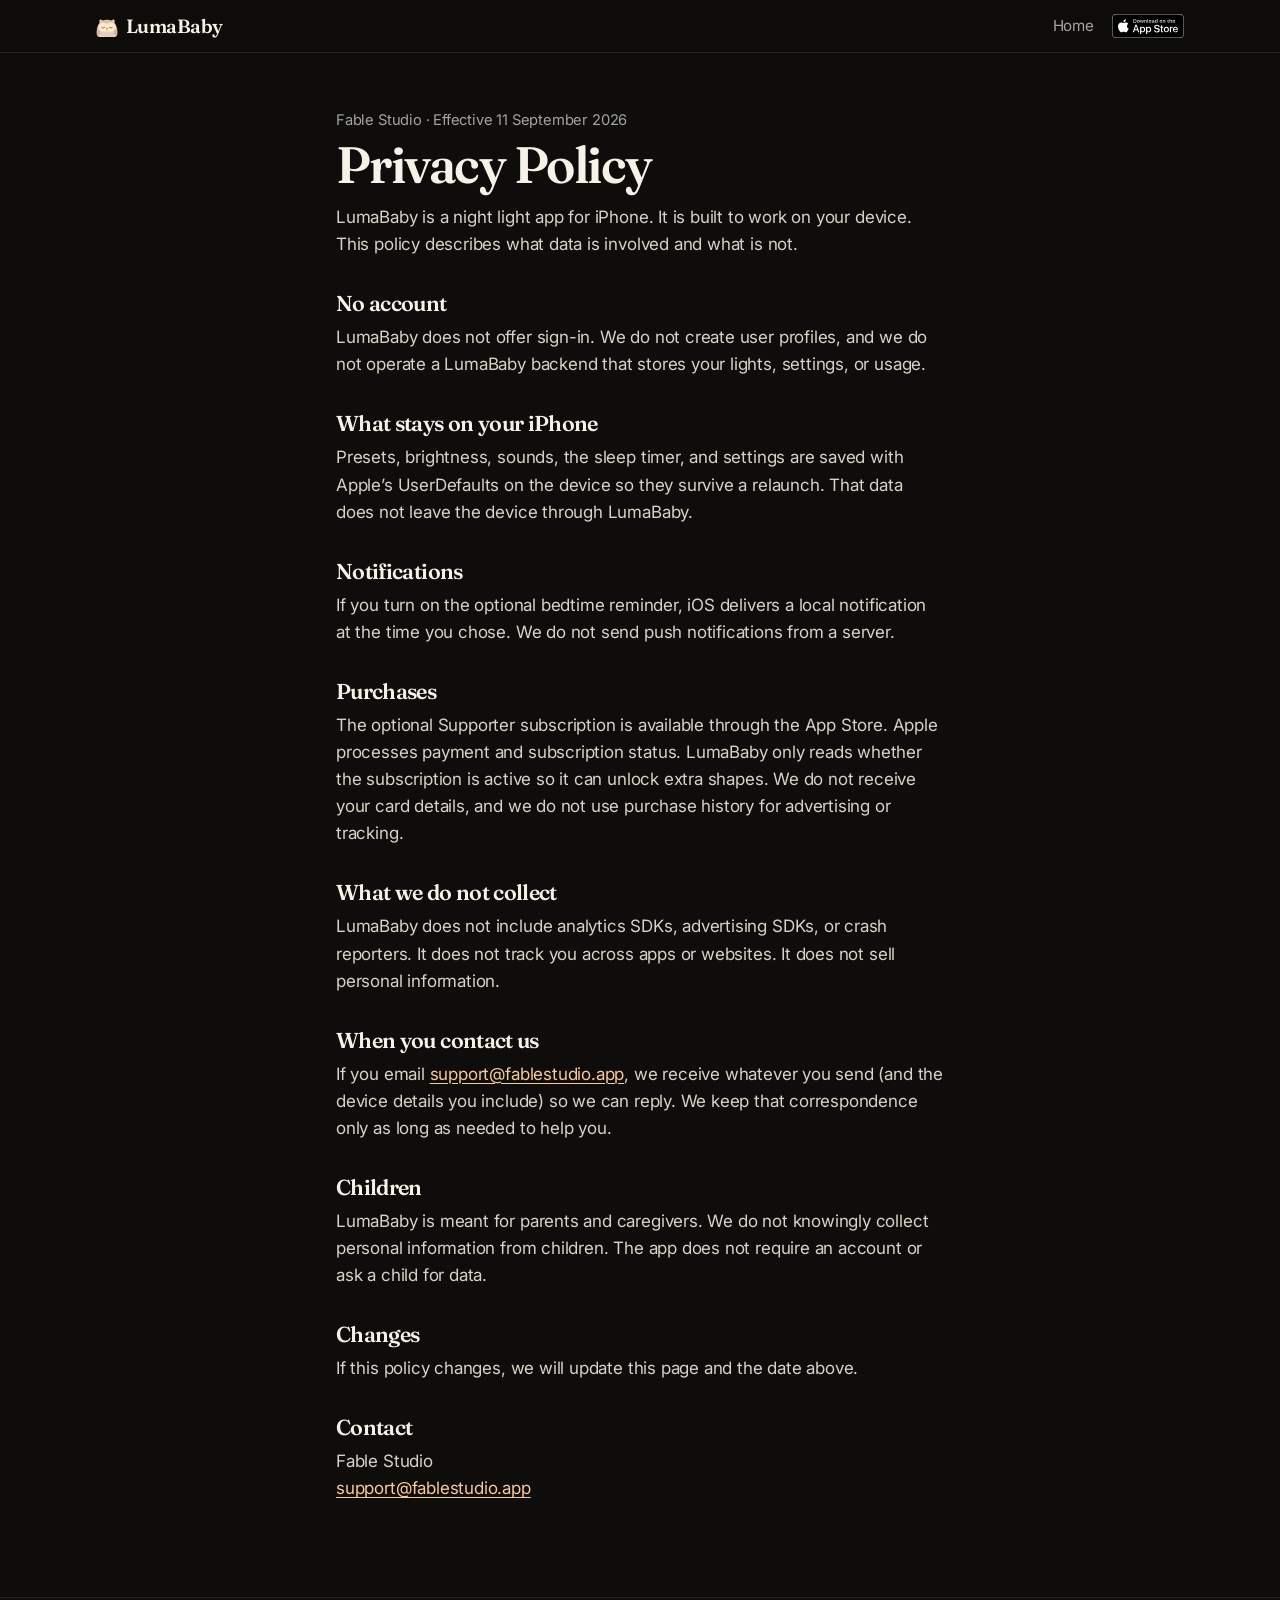
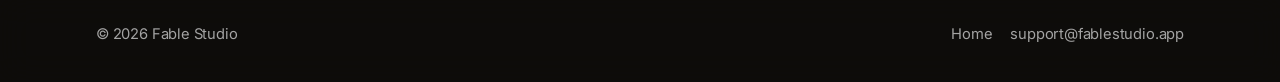
==== privacy/index.html @ 396ee6a3 "Redesign the landing hero and animal lights. Give bedtime a calmer first impression with floating fr" ====
<!DOCTYPE html>
<html lang="en">
<head>
  <meta charset="utf-8">
  <meta name="viewport" content="width=device-width, initial-scale=1">
  <title>Privacy Policy. LumaBaby</title>
  <meta name="description" content="LumaBaby privacy policy. No account, no analytics, no ads. Lights and settings stay on your iPhone.">
  <meta name="theme-color" content="#0E0D0B">
  <link rel="icon" type="image/png" href="../images/logo-owl.png">
  <link rel="apple-touch-icon" href="../images/logo-owl.png">
  <link rel="preconnect" href="https://fonts.googleapis.com">
  <link rel="preconnect" href="https://fonts.gstatic.com" crossorigin>
  <link href="https://fonts.googleapis.com/css2?family=Fraunces:opsz,wght@9..144,500;9..144,600;9..144,700&family=Inter:wght@400;500;600&display=swap" rel="stylesheet">
  <link rel="stylesheet" href="../css/styles.css?v=hero7">
</head>
<body>
  <a class="skip" href="#main">Skip to content</a>
  <header class="site-header">
    <div class="wrap nav">
      <a class="wordmark" href="../">
        <img class="logo" src="../images/logo-owl.png" width="1024" height="1024" alt="">
        <span class="wordmark-text">LumaBaby</span>
      </a>
      <nav class="nav-links" aria-label="Primary">
        <a href="../">Home</a>
        <a class="as-badge as-badge-nav" href="https://apps.apple.com/app/id6811007773" aria-label="Download on the App Store">
          <img src="../images/download-on-the-app-store.svg" width="120" height="40" alt="">
        </a>
      </nav>
    </div>
  </header>

  <main id="main" class="legal">
    <div class="wrap">
      <p class="meta">Fable Studio · Effective 11 September 2026</p>
      <h1>Privacy Policy</h1>
      <p>LumaBaby is a night light app for iPhone. It is built to work on your device. This policy describes what data is involved and what is not.</p>

      <h2>No account</h2>
      <p>LumaBaby does not offer sign-in. We do not create user profiles, and we do not operate a LumaBaby backend that stores your lights, settings, or usage.</p>

      <h2>What stays on your iPhone</h2>
      <p>Presets, brightness, sounds, the sleep timer, and settings are saved with Apple’s UserDefaults on the device so they survive a relaunch. That data does not leave the device through LumaBaby.</p>

      <h2>Notifications</h2>
      <p>If you turn on the optional bedtime reminder, iOS delivers a local notification at the time you chose. We do not send push notifications from a server.</p>

      <h2>Purchases</h2>
      <p>The optional Supporter subscription is available through the App Store. Apple processes payment and subscription status. LumaBaby only reads whether the subscription is active so it can unlock extra shapes. We do not receive your card details, and we do not use purchase history for advertising or tracking.</p>

      <h2>What we do not collect</h2>
      <p>LumaBaby does not include analytics SDKs, advertising SDKs, or crash reporters. It does not track you across apps or websites. It does not sell personal information.</p>

      <h2>When you contact us</h2>
      <p>If you email <a href="mailto:support@fablestudio.app">support@fablestudio.app</a>, we receive whatever you send (and the device details you include) so we can reply. We keep that correspondence only as long as needed to help you.</p>

      <h2>Children</h2>
      <p>LumaBaby is meant for parents and caregivers. We do not knowingly collect personal information from children. The app does not require an account or ask a child for data.</p>

      <h2>Changes</h2>
      <p>If this policy changes, we will update this page and the date above.</p>

      <h2>Contact</h2>
      <p>Fable Studio<br>
      <a href="mailto:support@fablestudio.app">support@fablestudio.app</a></p>
    </div>
  </main>

  <footer class="site-footer">
    <div class="wrap footer-row">
      <span>© 2026 Fable Studio</span>
      <nav aria-label="Footer">
        <a href="../">Home</a>
        <a href="mailto:support@fablestudio.app">support@fablestudio.app</a>
      </nav>
    </div>
  </footer>
</body>
</html>
---- css/styles.css ----
:root {
  color-scheme: dark;
  --bg: #0e0d0b;
  --bg-raise: #1c1b18;
  --ink: #f7f2e8;
  --muted: #a3a3a3;
  --peach: #f6c9a0;
  --orange: #f0a050;
  --cta: #ffb463;
  --cream: #f5e6c8;
  --line: rgba(247, 242, 232, 0.1);
  --radius: 24px;
  --max: 68rem;
  --measure: 38rem;
}

*,
*::before,
*::after {
  box-sizing: border-box;
}

html {
  scroll-behavior: smooth;
}

body {
  margin: 0;
  min-height: 100vh;
  background: var(--bg);
  color: var(--ink);
  font-family: Inter, ui-sans-serif, system-ui, -apple-system, sans-serif;
  font-size: 1.0625rem;
  line-height: 1.6;
  letter-spacing: -0.011em;
}

img {
  max-width: 100%;
  height: auto;
}

a {
  color: var(--peach);
  text-decoration-thickness: 1px;
  text-underline-offset: 0.18em;
}

a:hover {
  color: var(--cream);
}

.skip {
  position: absolute;
  left: 0.75rem;
  top: -3rem;
  z-index: 20;
  background: var(--cta);
  color: #1a1208;
  padding: 0.5rem 0.8rem;
  border-radius: 8px;
}

.skip:focus {
  top: 0.75rem;
}

.wrap {
  width: min(var(--max), calc(100% - 2.5rem));
  margin-inline: auto;
}

.site-header,
.site-footer {
  background: rgba(14, 13, 11, 0.72);
  backdrop-filter: blur(16px);
}

.site-header {
  position: sticky;
  top: 0;
  z-index: 10;
  border-bottom: 1px solid var(--line);
}

.nav {
  display: flex;
  align-items: center;
  justify-content: space-between;
  gap: 1rem;
  min-height: 3.25rem;
}

.wordmark {
  display: inline-flex;
  align-items: center;
  gap: 0.5rem;
  color: inherit;
  text-decoration: none;
  font-family: Fraunces, "Iowan Old Style", Georgia, serif;
  font-optical-sizing: auto;
  font-size: 1.2rem;
  font-weight: 600;
  letter-spacing: -0.03em;
  line-height: 1;
}

.wordmark-text {
  display: block;
  line-height: 1;
  translate: 0 0.04em;
}

.wordmark:hover {
  color: inherit;
}

.logo {
  display: block;
  flex-shrink: 0;
  width: 22px;
  height: 22px;
  object-fit: contain;
}

.nav-links {
  display: flex;
  align-items: center;
  gap: 1.15rem;
}

.nav-links a:not(.as-badge) {
  display: inline-flex;
  align-items: center;
  color: var(--muted);
  text-decoration: none;
  font-size: 0.95rem;
  line-height: 1;
}

.nav-links a:not(.as-badge):hover {
  color: var(--ink);
}

.as-badge {
  display: inline-block;
  line-height: 0;
  padding: 10px;
}

.as-badge img {
  display: block;
  height: 40px;
  width: auto;
}

.as-badge-nav {
  display: flex;
  align-items: center;
  padding: 0;
  line-height: 0;
}

.as-badge-nav img {
  display: block;
  height: 24px;
}

.btn {
  display: inline-flex;
  align-items: center;
  justify-content: center;
  gap: 0.45rem;
  min-height: 3rem;
  padding: 0.7rem 1.15rem;
  border: 0;
  border-radius: 999px;
  background: var(--cta);
  color: #1a1208;
  font: inherit;
  font-weight: 600;
  font-size: 0.95rem;
  text-decoration: none;
  letter-spacing: -0.02em;
}

.btn:hover {
  color: #1a1208;
  filter: brightness(1.06);
}

.btn-ghost {
  background: transparent;
  color: var(--ink);
  box-shadow: inset 0 0 0 1.5px rgba(255, 255, 255, 0.22);
}

.btn-ghost:hover {
  color: var(--ink);
  background: rgba(255, 255, 255, 0.04);
}

.hero {
  position: relative;
  overflow: hidden;
  padding: 4.5rem 0 5rem;
}

.hero::after {
  content: "";
  position: absolute;
  right: -12rem;
  top: 1rem;
  width: 46rem;
  height: 46rem;
  border-radius: 50%;
  background: radial-gradient(circle, rgba(239, 166, 83, 0.16), transparent 67%);
  pointer-events: none;
}

.hero-grid {
  display: grid;
  grid-template-columns: 0.88fr 1.12fr;
  gap: 2rem;
  align-items: center;
  position: relative;
  z-index: 1;
}

.kicker {
  margin: 0 0 0.85rem;
  color: var(--peach);
  font-size: 0.82rem;
  font-weight: 600;
  letter-spacing: 0.14em;
  text-transform: uppercase;
}

h1,
h2,
h3 {
  font-family: Fraunces, "Iowan Old Style", Georgia, serif;
  font-optical-sizing: auto;
  font-weight: 600;
  letter-spacing: -0.03em;
  line-height: 1.08;
}

h1 {
  margin: 0 0 1rem;
  font-size: clamp(3.1rem, 8vw, 5.8rem);
  line-height: 0.9;
  max-width: 12ch;
}

h1 em {
  font-style: normal;
  color: var(--orange);
}

.lede {
  margin: 0 0 1.75rem;
  max-width: 32rem;
  color: #d8d0c4;
  font-size: 1.15rem;
}

.hero-actions {
  display: flex;
  flex-wrap: wrap;
  align-items: center;
  justify-content: flex-start;
  gap: 0.75rem;
  margin: 0 0 1.6rem -10px;
}

.hero-art {
  position: relative;
  min-height: 38rem;
  display: flex;
  align-items: center;
  justify-content: center;
}

.halo {
  position: absolute;
  width: min(36rem, 92%);
  aspect-ratio: 1;
  border-radius: 50%;
  background: radial-gradient(circle, rgba(239, 166, 83, 0.22), rgba(239, 166, 83, 0.05) 43%, transparent 69%);
  filter: blur(8px);
}

.animal {
  position: absolute;
  z-index: 5;
  width: 11.5rem;
  max-width: none;
  height: auto;
  object-fit: contain;
  filter: drop-shadow(0 18px 24px rgba(0, 0, 0, 0.45));
  animation: float 6s ease-in-out infinite;
}

.animal.owl {
  width: 10.75rem;
  left: 1.5rem;
  top: 2.4rem;
}

.animal.fox {
  width: 12.25rem;
  right: -0.6rem;
  top: 8rem;
  animation-delay: -2s;
}

.animal.turtle {
  width: 11.5rem;
  left: -0.2rem;
  bottom: 9.4rem;
  animation-delay: -4s;
}

.sticker {
  position: absolute;
  z-index: 6;
  padding: 0.85rem 1rem;
  border: 1px solid rgba(255, 255, 255, 0.13);
  border-radius: 16px;
  background: rgba(18, 19, 17, 0.82);
  backdrop-filter: blur(14px);
  color: var(--ink);
  font-size: 0.78rem;
  line-height: 1.4;
}

.sticker small {
  color: #88857d;
}

.sticker.s1 {
  right: 0.4rem;
  top: 2.4rem;
  transform: rotate(5deg);
}

.sticker.s2 {
  left: 0;
  bottom: 4.6rem;
  transform: rotate(-6deg);
}

.device {
  position: relative;
  z-index: 4;
  margin: 0;
  width: min(18rem, 50%);
  border-radius: 2.4rem;
  overflow: hidden;
  background: #000;
  box-shadow:
    0 0 0 8px #181918,
    0 0 0 9px rgba(255, 255, 255, 0.13),
    0 35px 110px rgba(0, 0, 0, 0.82);
}

.app {
  transform: rotate(2deg);
}

.device img {
  display: block;
  width: 100%;
  height: auto;
}

.story-phones {
  display: grid;
  grid-template-columns: 1fr 1fr;
  justify-items: center;
  gap: 1.5rem 2rem;
  margin: 0 0 2.2rem;
}

.story-phones .device {
  width: min(18.5rem, 100%);
}

.steps {
  max-width: 36rem;
}

@keyframes float {
  0%,
  100% { transform: translateY(0) rotate(-2deg); }
  50% { transform: translateY(-15px) rotate(2deg); }
}

@keyframes card-glow {
  0%,
  100% {
    transform: translate(-50%, -50%) scale(0.86);
    opacity: 0.5;
  }
  50% {
    transform: translate(-50%, -50%) scale(1.14);
    opacity: 1;
  }
}

@media (prefers-reduced-motion: reduce) {
  .animal,
  .light-card::before {
    animation: none;
  }

  .light-card::before {
    transform: translate(-50%, -50%);
    opacity: 0.72;
  }
}

#main,
#features,
#how,
#lights,
#support {
  scroll-margin-top: 5rem;
}

.section {
  padding: 4.5rem 0;
}

.section-alt {
  border-top: 1px solid var(--line);
  border-bottom: 1px solid var(--line);
  background: #100f0d;
}

.section-head {
  max-width: 36rem;
  margin-bottom: 2.4rem;
}

.section-head h2 {
  margin: 0 0 0.7rem;
  font-size: clamp(1.9rem, 3.4vw, 2.6rem);
}

.section-head p {
  margin: 0;
  color: var(--muted);
}

.features {
  display: grid;
  grid-template-columns: repeat(3, 1fr);
  gap: 1rem;
}

.card {
  padding: 1.35rem 1.3rem 1.4rem;
  border: 1px solid var(--line);
  border-radius: var(--radius);
  background: var(--bg-raise);
}

.card h3 {
  margin: 0 0 0.45rem;
  font-size: 1.35rem;
}

.card p {
  margin: 0;
  color: var(--muted);
  font-size: 0.98rem;
}

.strip {
  border-top: 1px solid var(--line);
  border-bottom: 1px solid var(--line);
  padding: 1rem 0;
  color: #73716b;
  font-size: 0.68rem;
  font-weight: 600;
  letter-spacing: 0.16em;
  text-transform: uppercase;
}

.strip-in {
  display: flex;
  justify-content: space-between;
  flex-wrap: wrap;
  gap: 0.8rem 1.2rem;
}

.lights-head {
  max-width: 40rem;
}

.lights-head h2 {
  font-size: clamp(2.4rem, 5vw, 4.2rem);
  line-height: 0.92;
}

.light-grid {
  display: grid;
  grid-template-columns: repeat(3, 1fr);
  gap: 1.1rem;
}

.light-card {
  --glow: #ffe8c4;
  position: relative;
  height: 28rem;
  overflow: hidden;
  border-radius: 30px;
  border: 1px solid var(--line);
  background: #070706;
}

.light-card-owl {
  --glow: #ffe4b8;
}

.light-card-turtle {
  --glow: #3aefb4;
  background: #070b0a;
}

.light-card-fox {
  --glow: #ff8a28;
  background: #0b0806;
}

.light-card::before {
  content: "";
  position: absolute;
  z-index: 0;
  left: 50%;
  top: 42%;
  width: 84%;
  aspect-ratio: 1;
  border-radius: 50%;
  background: radial-gradient(circle, var(--glow) 0%, color-mix(in srgb, var(--glow) 42%, transparent) 42%, transparent 72%);
  filter: blur(22px);
  transform: translate(-50%, -50%);
  animation: card-glow 3.6s ease-in-out infinite;
  pointer-events: none;
}

.light-card img {
  position: absolute;
  z-index: 1;
  left: 50%;
  top: 42%;
  width: 58%;
  max-width: 13.5rem;
  height: auto;
  object-fit: contain;
  filter: drop-shadow(0 18px 22px rgba(0, 0, 0, 0.4));
  transform: translate(-50%, -50%);
  transition: transform 0.5s ease;
}

.light-card:hover img {
  transform: translate(-50%, calc(-50% - 8px)) scale(1.06);
}

.light-info {
  position: absolute;
  z-index: 2;
  left: 1.35rem;
  bottom: 1.3rem;
}

.light-info span {
  color: #99968e;
  font-size: 0.68rem;
  font-weight: 600;
  letter-spacing: 0.14em;
  text-transform: uppercase;
}

.light-info h3 {
  margin: 0.25rem 0 0;
  font-size: 1.7rem;
}

.letter {
  display: flex;
  flex-direction: column;
  align-items: center;
  text-align: center;
}

.letter-card {
  width: min(36rem, 100%);
  text-align: left;
  padding: 2.1rem 1.9rem 2rem;
  border-radius: 28px;
  background: rgba(28, 24, 20, 0.72);
  box-shadow: inset 0 0 0 1px rgba(245, 230, 200, 0.12);
  backdrop-filter: blur(18px);
  font-family: "Playwrite MX", "Segoe Script", "Bradley Hand", cursive;
  font-weight: 280;
  font-size: 1.12rem;
  line-height: 1.85;
}

.letter-card p {
  margin: 0 0 1.15rem;
  color: #f3eadc;
}

.letter-card .sign {
  margin: 1.6rem 0 0;
}

.split-list {
  display: grid;
  gap: 0.85rem;
  padding: 0;
  margin: 1.4rem 0 0;
  list-style: none;
}

.split-list li {
  padding-left: 1.15rem;
  position: relative;
  color: #d4cdc2;
}

.split-list li::before {
  content: "";
  position: absolute;
  left: 0;
  top: 0.62rem;
  width: 0.42rem;
  height: 0.42rem;
  border-radius: 50%;
  background: var(--orange);
}

.pricing {
  display: grid;
  grid-template-columns: 1fr 1fr;
  gap: 1rem;
}

.price-card {
  padding: 1.6rem 1.5rem 1.7rem;
  border-radius: var(--radius);
  border: 1px solid var(--line);
}

.price-card.is-featured {
  border-color: rgba(255, 180, 99, 0.55);
  background: #17140f;
}

.price-card h3 {
  margin: 0 0 0.35rem;
  font-size: 1.55rem;
}

.price-card .tag {
  margin: 0 0 1rem;
  color: var(--muted);
  font-size: 0.95rem;
}

.cta-owl {
  display: block;
  width: 6.5rem;
  height: 6.5rem;
  margin: 0 auto 1.2rem;
  object-fit: contain;
}

.cta-band {
  padding: 4.5rem 0 5rem;
  text-align: center;
}

.cta-band h2 {
  margin: 0 0 0.8rem;
  font-size: clamp(2rem, 4vw, 3rem);
}

.cta-band p {
  margin: 0 auto 1.5rem;
  max-width: 30rem;
  color: var(--muted);
}

.cta-band .as-badge {
  margin-top: 0.2rem;
}

.site-footer {
  border-top: 1px solid var(--line);
  padding: 1.6rem 0 2.2rem;
}

.footer-row {
  display: flex;
  flex-wrap: wrap;
  justify-content: space-between;
  gap: 0.8rem 1.5rem;
  color: var(--muted);
  font-size: 0.92rem;
}

.footer-row nav {
  display: flex;
  gap: 1.1rem;
}

.footer-row a {
  color: var(--muted);
  text-decoration: none;
}

.footer-row a:hover {
  color: var(--ink);
}

.legal {
  padding: 3.5rem 0 5rem;
}

.legal .wrap {
  width: min(var(--measure), calc(100% - 2.5rem));
}

.legal .meta {
  margin: 0 0 0.6rem;
  color: var(--muted);
  font-size: 0.92rem;
}

.legal h1 {
  font-size: clamp(2.2rem, 5vw, 3.2rem);
  margin-bottom: 1rem;
}

.legal h2 {
  margin: 2.1rem 0 0.55rem;
  font-size: 1.35rem;
}

.legal p {
  margin: 0 0 0.9rem;
  color: #d9d2c6;
}

@media (max-width: 860px) {
  .hero-grid,
  .story-phones,
  .pricing,
  .features,
  .light-grid {
    grid-template-columns: 1fr;
  }

  .hero {
    padding-top: 2.2rem;
  }

  .hero-art {
    min-height: 28rem;
    order: -1;
  }

  .animal.owl,
  .animal.fox,
  .animal.turtle {
    width: 7.25rem;
  }

  .animal.turtle {
    bottom: 7.2rem;
  }

  .device {
    width: min(15rem, 58%);
  }

  .light-card {
    height: 24rem;
  }
}
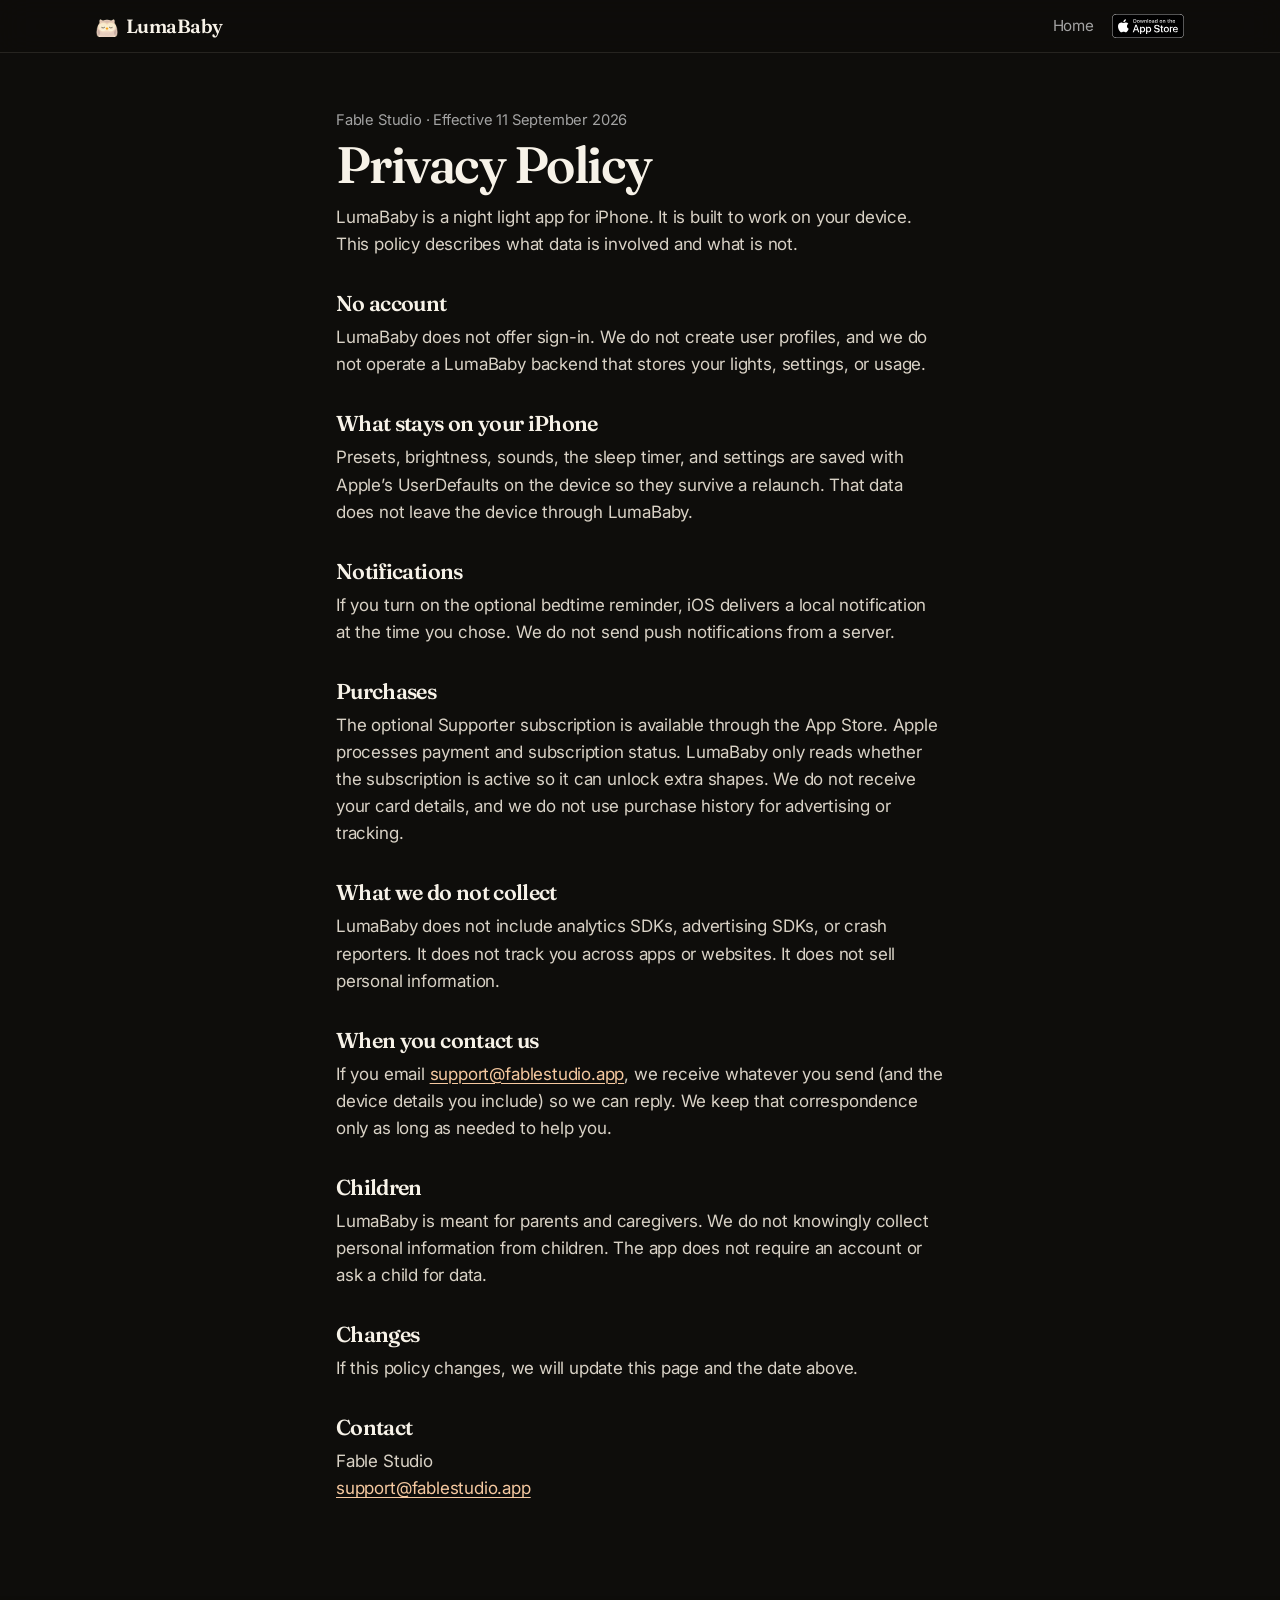
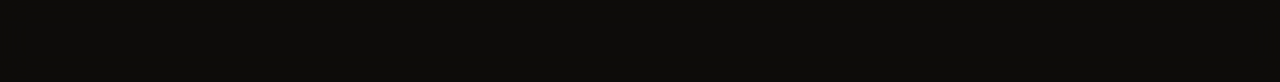
==== commit 018a775f: "Point share tags at the live LumaBaby domain. Scrapers need absolute URLs, so canonical, og:url, and" ====
--- a/privacy/index.html
+++ b/privacy/index.html
@@ -6,12 +6,24 @@
   <title>Privacy Policy. LumaBaby</title>
   <meta name="description" content="LumaBaby privacy policy. No account, no analytics, no ads. Lights and settings stay on your iPhone.">
   <meta name="theme-color" content="#0E0D0B">
+  <link rel="canonical" href="https://lumababy.fablestudio.app/privacy/">
+  <meta property="og:title" content="Privacy Policy. LumaBaby">
+  <meta property="og:description" content="LumaBaby privacy policy. No account, no analytics, no ads. Lights and settings stay on your iPhone.">
+  <meta property="og:type" content="website">
+  <meta property="og:url" content="https://lumababy.fablestudio.app/privacy/">
+  <meta property="og:site_name" content="LumaBaby">
+  <meta property="og:image" content="https://lumababy.fablestudio.app/images/og-cover.jpg">
+  <meta property="og:image:type" content="image/jpeg">
+  <meta property="og:image:width" content="1200">
+  <meta property="og:image:height" content="675">
+  <meta name="twitter:card" content="summary_large_image">
+  <meta name="twitter:image" content="https://lumababy.fablestudio.app/images/og-cover.jpg">
   <link rel="icon" type="image/png" href="../images/logo-owl.png">
   <link rel="apple-touch-icon" href="../images/logo-owl.png">
   <link rel="preconnect" href="https://fonts.googleapis.com">
   <link rel="preconnect" href="https://fonts.gstatic.com" crossorigin>
   <link href="https://fonts.googleapis.com/css2?family=Fraunces:opsz,wght@9..144,500;9..144,600;9..144,700&family=Inter:wght@400;500;600&display=swap" rel="stylesheet">
-  <link rel="stylesheet" href="../css/styles.css?v=hero7">
+  <link rel="stylesheet" href="../css/styles.css?v=rwd6">
 </head>
 <body>
   <a class="skip" href="#main">Skip to content</a>
--- a/css/styles.css
+++ b/css/styles.css
@@ -22,6 +22,7 @@
 
 html {
   scroll-behavior: smooth;
+  overflow-x: clip;
 }
 
 body {
@@ -722,6 +723,7 @@
 .footer-row a {
   color: var(--muted);
   text-decoration: none;
+  overflow-wrap: anywhere;
 }
 
 .footer-row a:hover {
@@ -767,29 +769,107 @@
   }
 
   .hero {
-    padding-top: 2.2rem;
+    overflow: hidden;
+    padding-top: 1.6rem;
+    padding-bottom: 2.4rem;
+  }
+
+  .hero::after {
+    right: auto;
+    left: 50%;
+    top: -1.5rem;
+    width: 22rem;
+    height: 22rem;
+    transform: translateX(-50%);
   }
 
   .hero-art {
-    min-height: 28rem;
+    min-height: 0;
+    height: auto;
     order: -1;
+    overflow: visible;
+    padding: 2.8rem 0 2.2rem;
+  }
+
+  .sticker {
+    display: none;
   }
 
   .animal.owl,
   .animal.fox,
   .animal.turtle {
-    width: 7.25rem;
+    width: 5.75rem;
+  }
+
+  .animal.owl {
+    left: 0.2rem;
+    top: 1.4rem;
+  }
+
+  .animal.fox {
+    right: 0.15rem;
+    top: 7.2rem;
   }
 
   .animal.turtle {
-    bottom: 7.2rem;
+    left: 0.15rem;
+    bottom: 1.8rem;
   }
 
   .device {
-    width: min(15rem, 58%);
+    width: min(13rem, 52%);
+    border-radius: 1.2rem;
+    box-shadow:
+      0 0 0 5px #181918,
+      0 0 0 6px rgba(255, 255, 255, 0.13),
+      0 24px 70px rgba(0, 0, 0, 0.75);
+  }
+
+  .app {
+    transform: none;
+  }
+
+  .strip {
+    font-size: 0.62rem;
+    letter-spacing: 0.1em;
+  }
+
+  .strip-in {
+    justify-content: center;
+    gap: 0.55rem 1.15rem;
   }
 
   .light-card {
-    height: 24rem;
-  }
-}
+    height: 22rem;
+  }
+
+  .letter-card {
+    padding: 1.5rem 1.25rem 1.4rem;
+    font-size: 1.02rem;
+  }
+
+  .section {
+    padding: 3.4rem 0;
+  }
+}
+
+@media (min-width: 560px) and (max-width: 860px) {
+  .light-grid,
+  .features {
+    grid-template-columns: 1fr 1fr;
+  }
+}
+
+@media (max-width: 400px) {
+  .wrap {
+    width: calc(100% - 1.5rem);
+  }
+
+  .nav-links {
+    gap: 0.65rem;
+  }
+
+  .wordmark-text {
+    font-size: 1.08rem;
+  }
+}
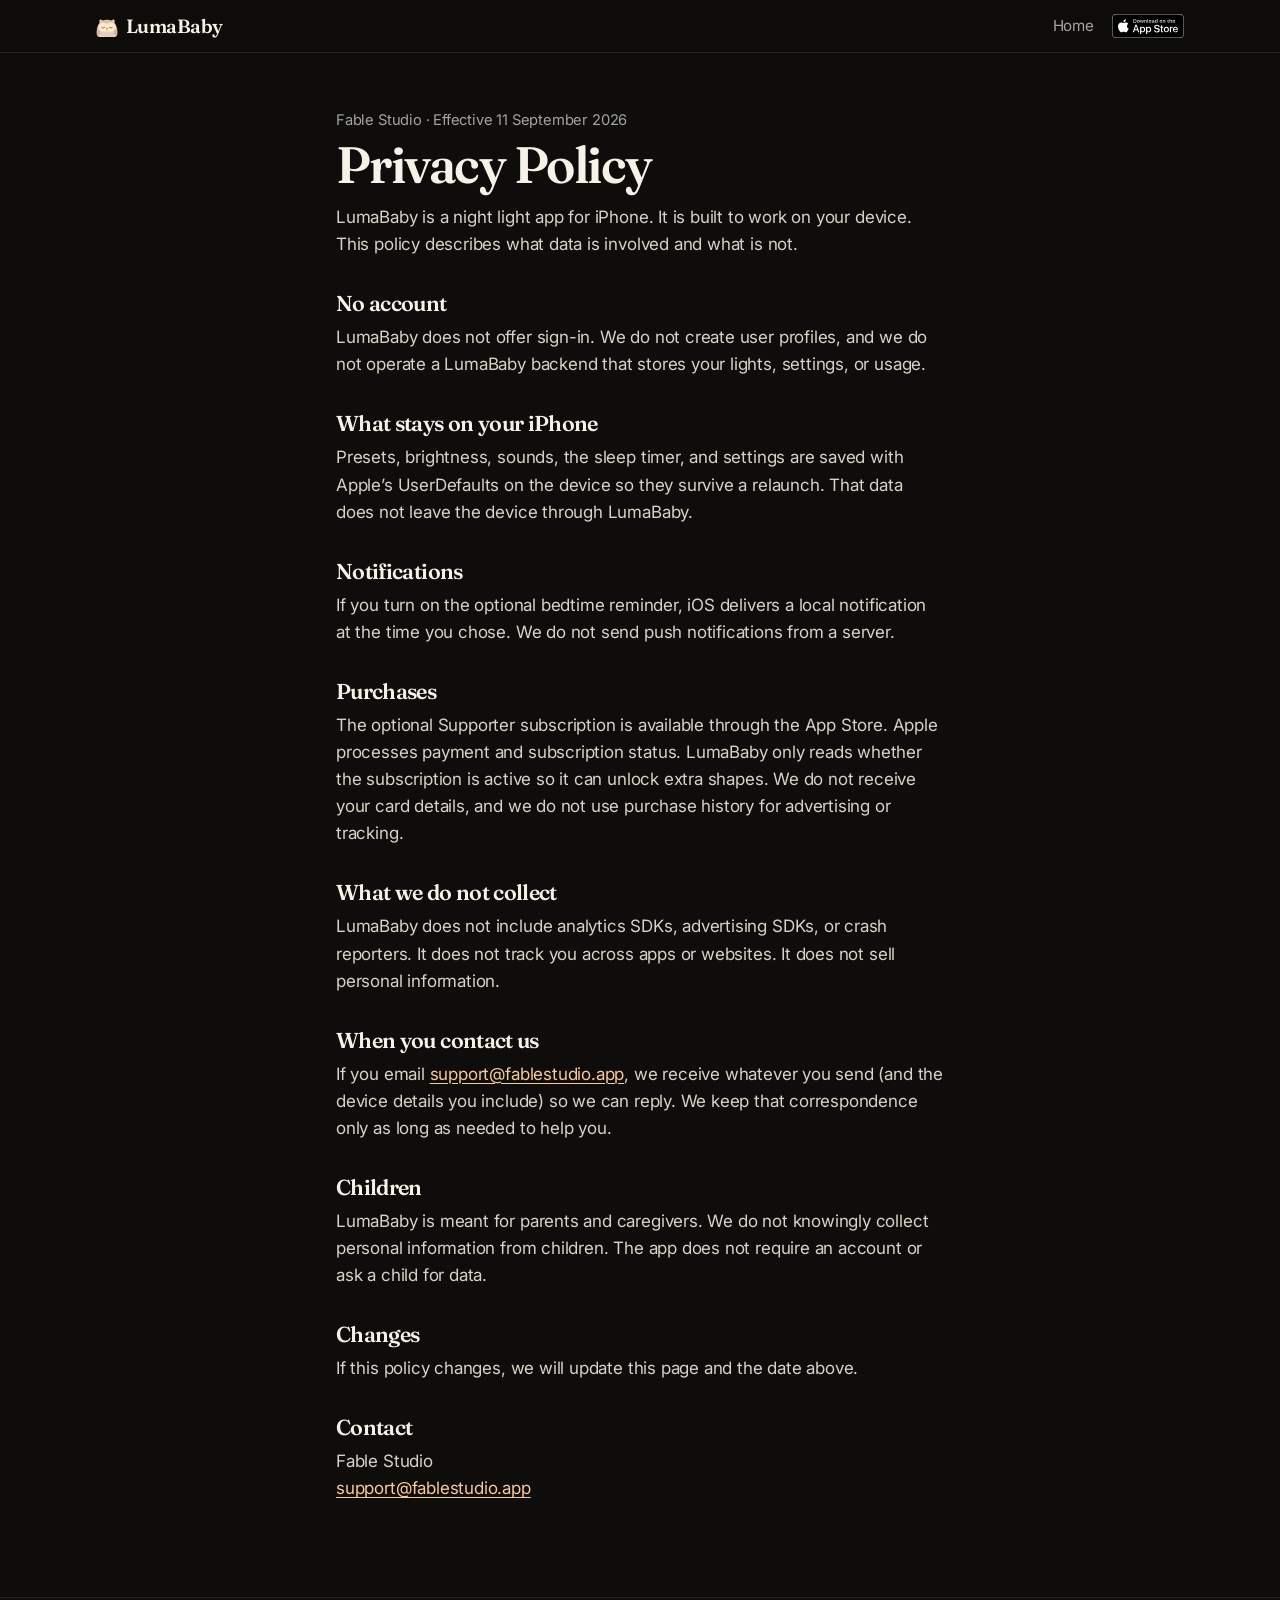
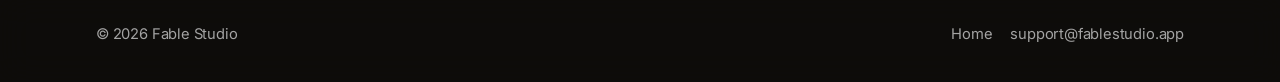
==== commit 7048875a: "Add a branded 404 page for missing links. Give unknown URLs a calm LumaBaby screen instead of a gene" ====
--- a/privacy/index.html
+++ b/privacy/index.html
@@ -23,7 +23,7 @@
   <link rel="preconnect" href="https://fonts.googleapis.com">
   <link rel="preconnect" href="https://fonts.gstatic.com" crossorigin>
   <link href="https://fonts.googleapis.com/css2?family=Fraunces:opsz,wght@9..144,500;9..144,600;9..144,700&family=Inter:wght@400;500;600&display=swap" rel="stylesheet">
-  <link rel="stylesheet" href="../css/styles.css?v=rwd6">
+  <link rel="stylesheet" href="../css/styles.css?v=rwd9">
 </head>
 <body>
   <a class="skip" href="#main">Skip to content</a>
--- a/css/styles.css
+++ b/css/styles.css
@@ -207,18 +207,6 @@
   padding: 4.5rem 0 5rem;
 }
 
-.hero::after {
-  content: "";
-  position: absolute;
-  right: -12rem;
-  top: 1rem;
-  width: 46rem;
-  height: 46rem;
-  border-radius: 50%;
-  background: radial-gradient(circle, rgba(239, 166, 83, 0.16), transparent 67%);
-  pointer-events: none;
-}
-
 .hero-grid {
   display: grid;
   grid-template-columns: 0.88fr 1.12fr;
@@ -281,6 +269,20 @@
   display: flex;
   align-items: center;
   justify-content: center;
+}
+
+.hero-art::before {
+  content: "";
+  position: absolute;
+  z-index: 0;
+  left: 50%;
+  top: 50%;
+  width: min(36rem, 130%);
+  aspect-ratio: 1;
+  border-radius: 50%;
+  background: radial-gradient(circle, rgba(239, 166, 83, 0.2), transparent 68%);
+  transform: translate(-50%, -50%);
+  pointer-events: none;
 }
 
 .halo {
@@ -701,6 +703,32 @@
   margin-top: 0.2rem;
 }
 
+.lost {
+  display: flex;
+  align-items: center;
+  min-height: calc(100vh - 10rem);
+  padding: 4rem 0;
+  text-align: center;
+}
+
+.lost .wrap {
+  display: flex;
+  flex-direction: column;
+  align-items: center;
+}
+
+.lost h1 {
+  max-width: none;
+  margin: 0 0 0.8rem;
+  font-size: clamp(2.2rem, 5vw, 3.6rem);
+}
+
+.lost p {
+  margin: 0 auto 1.6rem;
+  max-width: 28rem;
+  color: var(--muted);
+}
+
 .site-footer {
   border-top: 1px solid var(--line);
   padding: 1.6rem 0 2.2rem;
@@ -774,15 +802,6 @@
     padding-bottom: 2.4rem;
   }
 
-  .hero::after {
-    right: auto;
-    left: 50%;
-    top: -1.5rem;
-    width: 22rem;
-    height: 22rem;
-    transform: translateX(-50%);
-  }
-
   .hero-art {
     min-height: 0;
     height: auto;
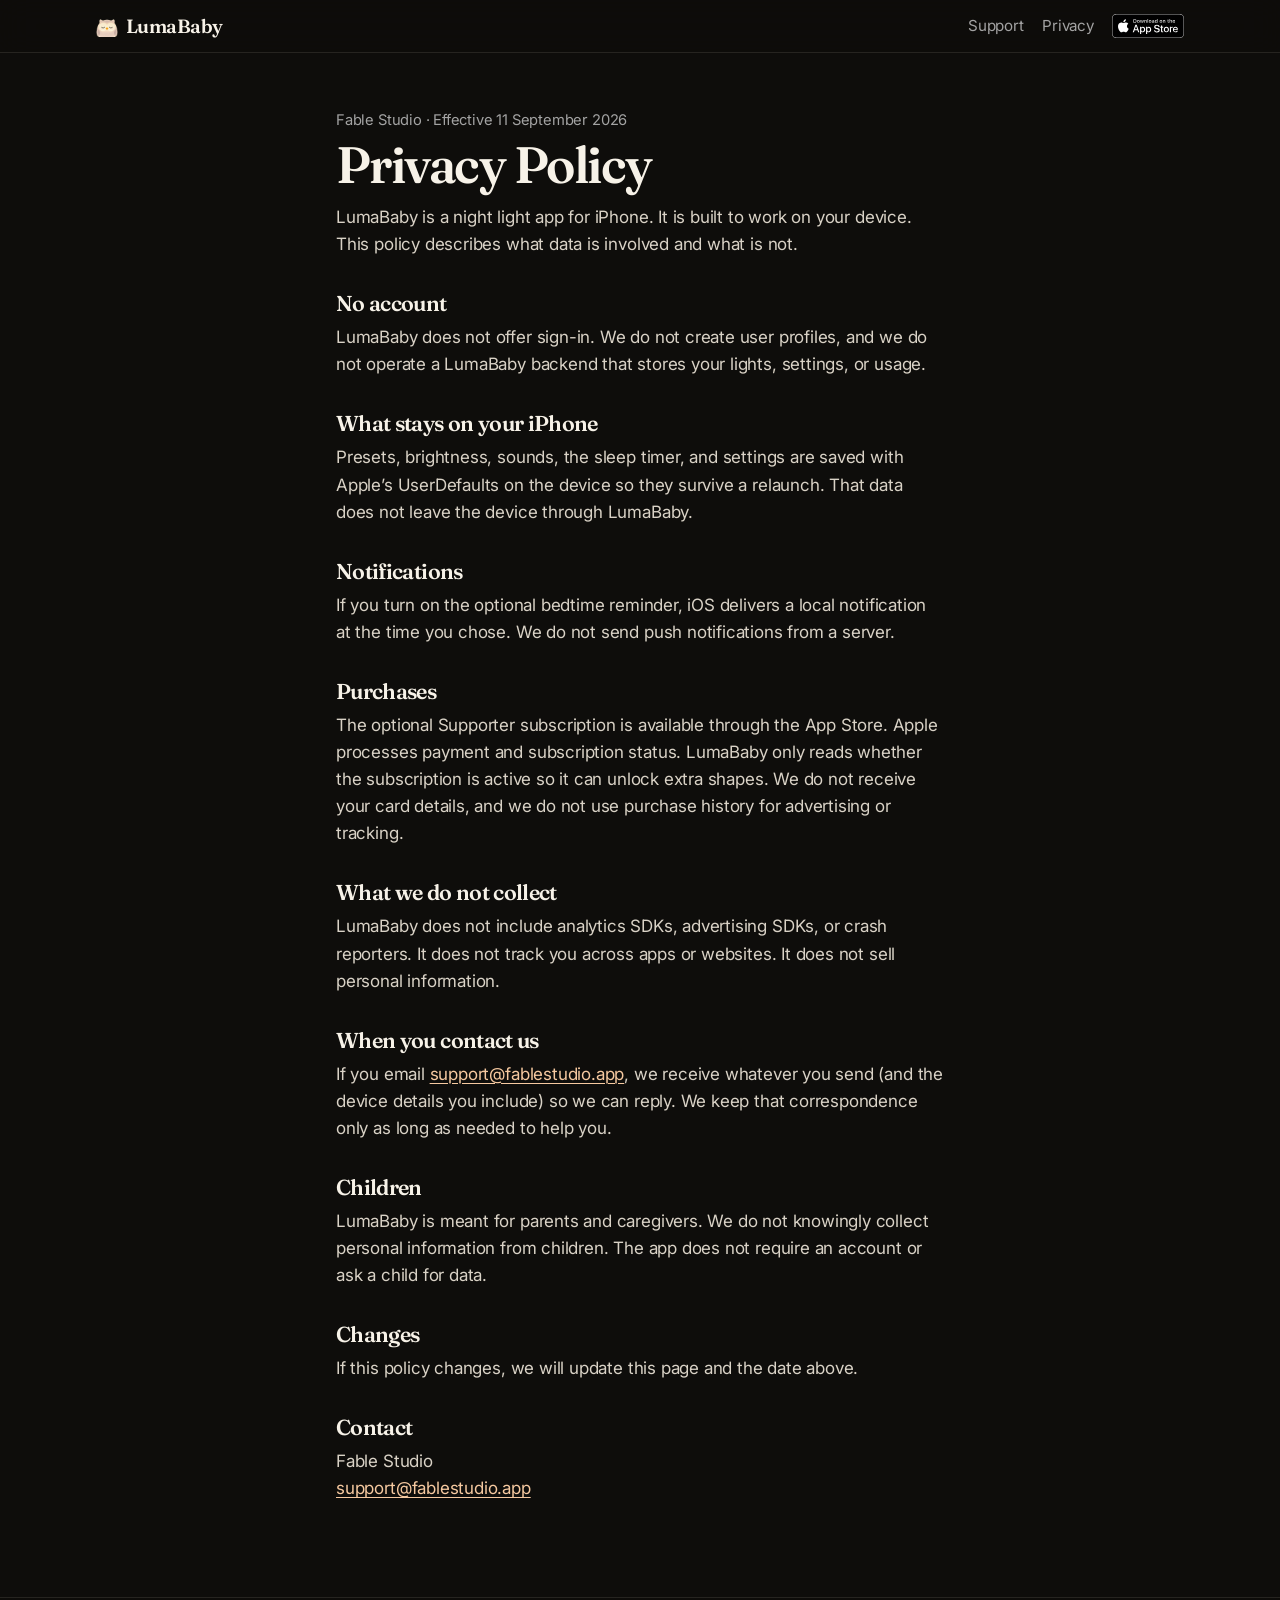
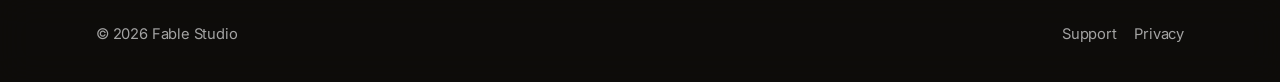
==== commit d64f4755: "Add a Support page and share the same site chrome. Parents can now find contact, subscription, and r" ====
--- a/privacy/index.html
+++ b/privacy/index.html
@@ -3,11 +3,11 @@
 <head>
   <meta charset="utf-8">
   <meta name="viewport" content="width=device-width, initial-scale=1">
-  <title>Privacy Policy. LumaBaby</title>
+  <title>LumaBaby - Privacy</title>
   <meta name="description" content="LumaBaby privacy policy. No account, no analytics, no ads. Lights and settings stay on your iPhone.">
   <meta name="theme-color" content="#0E0D0B">
   <link rel="canonical" href="https://lumababy.fablestudio.app/privacy/">
-  <meta property="og:title" content="Privacy Policy. LumaBaby">
+  <meta property="og:title" content="LumaBaby - Privacy">
   <meta property="og:description" content="LumaBaby privacy policy. No account, no analytics, no ads. Lights and settings stay on your iPhone.">
   <meta property="og:type" content="website">
   <meta property="og:url" content="https://lumababy.fablestudio.app/privacy/">
@@ -23,7 +23,7 @@
   <link rel="preconnect" href="https://fonts.googleapis.com">
   <link rel="preconnect" href="https://fonts.gstatic.com" crossorigin>
   <link href="https://fonts.googleapis.com/css2?family=Fraunces:opsz,wght@9..144,500;9..144,600;9..144,700&family=Inter:wght@400;500;600&display=swap" rel="stylesheet">
-  <link rel="stylesheet" href="../css/styles.css?v=rwd9">
+  <link rel="stylesheet" href="../css/styles.css?v=rwd11">
 </head>
 <body>
   <a class="skip" href="#main">Skip to content</a>
@@ -34,7 +34,8 @@
         <span class="wordmark-text">LumaBaby</span>
       </a>
       <nav class="nav-links" aria-label="Primary">
-        <a href="../">Home</a>
+        <a href="../support/">Support</a>
+        <a href="./">Privacy</a>
         <a class="as-badge as-badge-nav" href="https://apps.apple.com/app/id6811007773" aria-label="Download on the App Store">
           <img src="../images/download-on-the-app-store.svg" width="120" height="40" alt="">
         </a>
@@ -82,8 +83,8 @@
     <div class="wrap footer-row">
       <span>© 2026 Fable Studio</span>
       <nav aria-label="Footer">
-        <a href="../">Home</a>
-        <a href="mailto:support@fablestudio.app">support@fablestudio.app</a>
+        <a href="../support/">Support</a>
+        <a href="./">Privacy</a>
       </nav>
     </div>
   </footer>
--- a/css/styles.css
+++ b/css/styles.css
@@ -787,12 +787,87 @@
   color: #d9d2c6;
 }
 
+.support {
+  padding: 3.5rem 0 5rem;
+}
+
+.support h1 {
+  max-width: 14ch;
+  font-size: clamp(2.6rem, 7vw, 4.6rem);
+}
+
+.support .lede {
+  max-width: 38rem;
+  margin-bottom: 2.4rem;
+}
+
+.help-grid {
+  display: grid;
+  grid-template-columns: 1fr 1fr;
+  gap: 1rem;
+  margin-bottom: 1rem;
+}
+
+.help-card {
+  padding: 1.6rem 1.5rem 1.7rem;
+  border: 1px solid var(--line);
+  border-radius: var(--radius);
+  background: var(--bg-raise);
+}
+
+.help-label {
+  margin: 0 0 0.7rem;
+  color: var(--peach);
+  font-size: 0.72rem;
+  font-weight: 600;
+  letter-spacing: 0.14em;
+  text-transform: uppercase;
+}
+
+.help-card h2 {
+  margin: 0 0 0.7rem;
+  font-size: 1.7rem;
+}
+
+.help-card p {
+  margin: 0 0 0.9rem;
+  color: #d4cdc2;
+}
+
+.help-card .btn {
+  margin-top: 0.4rem;
+}
+
+.restore {
+  padding: 1.6rem 1.5rem 1.7rem;
+  border: 1px solid var(--line);
+  border-radius: var(--radius);
+  background: var(--bg-raise);
+}
+
+.restore h2 {
+  margin: 0 0 0.55rem;
+  font-size: 1.55rem;
+}
+
+.restore p {
+  margin: 0;
+  max-width: 40rem;
+  color: #d4cdc2;
+}
+
+.restore strong {
+  color: var(--cream);
+  font-weight: 600;
+}
+
 @media (max-width: 860px) {
   .hero-grid,
   .story-phones,
   .pricing,
   .features,
-  .light-grid {
+  .light-grid,
+  .help-grid {
     grid-template-columns: 1fr;
   }
 
